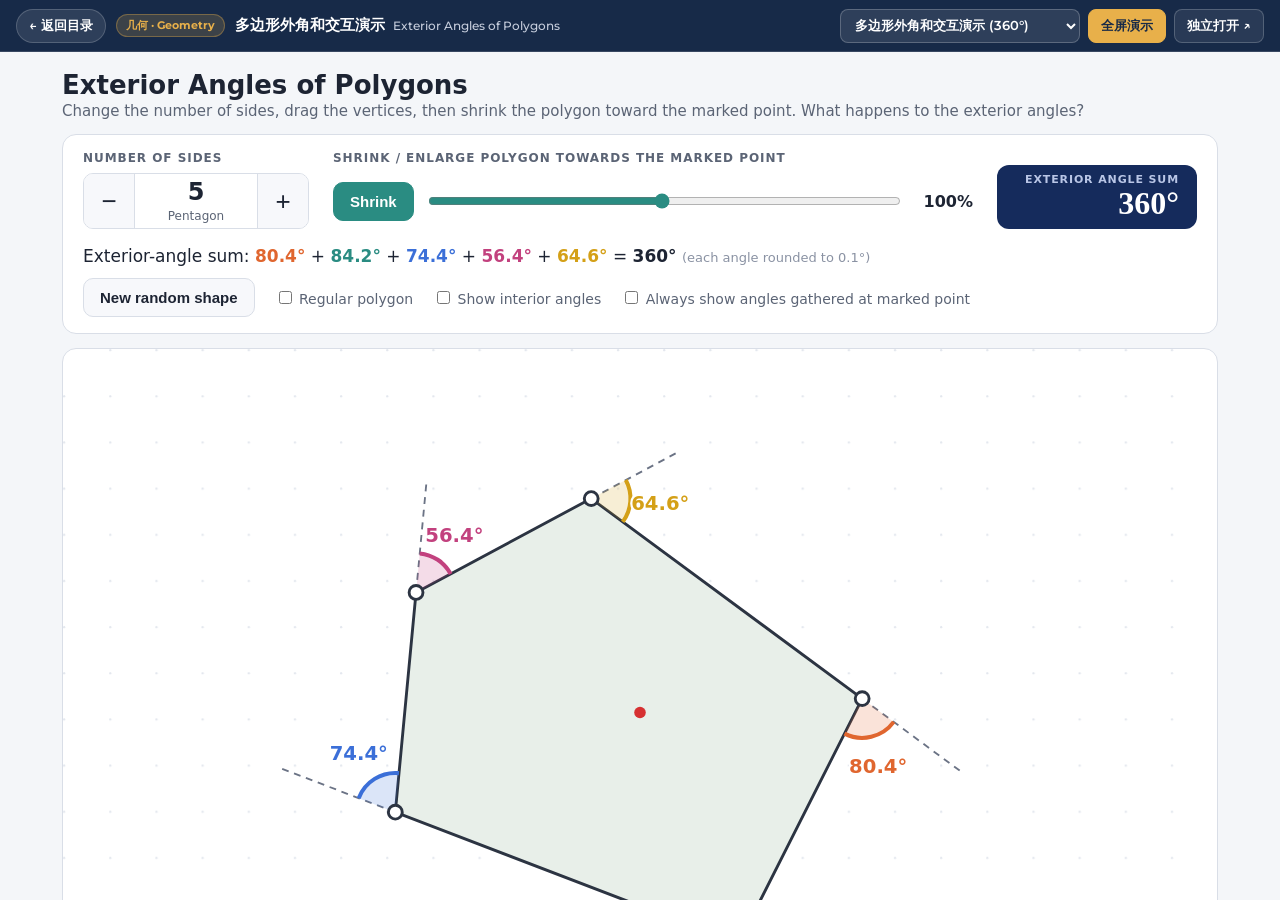
==== viewer.html @ a01792d6 "Add 4 AP Statistics inference simulators (CI capture, errors & power, t vs z, chi-square)" ====
<!doctype html>
<html lang="zh-CN">
<head>
<meta charset="utf-8">
<meta name="viewport" content="width=device-width, initial-scale=1">
<title>互动实验 · MG Math Visual Lab</title>
<link rel="icon" href="data:image/svg+xml,%3Csvg%20xmlns%3D%22http%3A%2F%2Fwww.w3.org%2F2000%2Fsvg%22%20viewBox%3D%220%200%2040%2040%22%3E%3Crect%20width%3D%2240%22%20height%3D%2240%22%20rx%3D%2210%22%20fill%3D%22%23172A48%22%2F%3E%3Ctext%20x%3D%2220%22%20y%3D%2226%22%20text-anchor%3D%22middle%22%20font-family%3D%22Georgia%2Cserif%22%20font-size%3D%2218%22%20font-weight%3D%22700%22%20fill%3D%22%23E8B04A%22%3EMG%3C%2Ftext%3E%3C%2Fsvg%3E">
<link rel="preload" href="fonts/Montserrat-Variable.woff2" as="font" type="font/woff2" crossorigin>
<link rel="stylesheet" href="styles.css?v=1">
</head>
<body class="viewer-page">
  <header class="viewer-bar">
    <div class="viewer-left">
      <a class="viewer-back" href="index.html">← 返回目录</a>
      <span class="viewer-cat" id="viewer-cat">互动实验</span>
      <h1 class="viewer-title" id="viewer-title">加载中…</h1>
    </div>
    <div class="viewer-right">
      <select class="viewer-select" id="tool-select" aria-label="切换可视化互动"></select>
      <button type="button" class="viewer-btn is-gold" id="fs-btn">全屏演示</button>
      <a class="viewer-btn" id="open-raw" href="index.html" target="_blank" rel="noopener">独立打开 ↗</a>
    </div>
  </header>

  <iframe class="viewer-frame" id="tool-frame" title="数学可视化互动视图" allowfullscreen></iframe>

<script src="tools.js?v=1"></script>
<script>
(() => {
  const tools = window.MG_MATH_TOOLS || [];
  if (!tools.length) return;

  const select = document.getElementById('tool-select');
  const frame = document.getElementById('tool-frame');
  const catEl = document.getElementById('viewer-cat');
  const titleEl = document.getElementById('viewer-title');
  const openRaw = document.getElementById('open-raw');
  const fsBtn = document.getElementById('fs-btn');

  const GROUPS = [
    { key: 'geometry', label: '几何 · Geometry' },
    { key: 'sampling', label: '统计 · 抽样分布' },
    { key: 'inference', label: '统计 · 统计推断' }
  ];

  for (const g of GROUPS) {
    const items = tools.filter(t => t.category === g.key);
    if (!items.length) continue;
    const og = document.createElement('optgroup');
    og.label = g.label;
    for (const item of items) {
      const opt = document.createElement('option');
      opt.value = item.id;
      opt.textContent = `${item.titleZh} (${item.symbol})`;
      og.appendChild(opt);
    }
    select.appendChild(og);
  }

  function findById(id) {
    return tools.find(t => t.id === id) || tools[0];
  }

  function updateChrome(tool) {
    catEl.textContent = tool.categoryLabel;
    titleEl.innerHTML = '';
    titleEl.appendChild(document.createTextNode(tool.titleZh));
    const sm = document.createElement('small');
    sm.textContent = tool.titleEn;
    titleEl.appendChild(sm);
    select.value = tool.id;
    openRaw.href = tool.path;
    document.title = `${tool.titleZh} · MG Math Visual Lab`;
    frame.title = `${tool.titleZh} — ${tool.titleEn}`;

    const url = new URL(location.href);
    if (url.searchParams.get('tool') !== tool.id) {
      url.searchParams.set('tool', tool.id);
      history.replaceState(null, '', url);
    }
  }

  function loadTool(id) {
    const tool = findById(id);
    updateChrome(tool);
    frame.src = tool.path;
  }

  // Sync top bar if user switches between sampling simulators via internal links inside iframe
  frame.addEventListener('load', () => {
    try {
      const path = frame.contentWindow.location.pathname;
      const matched = tools.find(t => path.endsWith('/' + t.path) || path.endsWith(t.path));
      if (matched) updateChrome(matched);
    } catch {
      // Ignore if sandbox/cross-origin prevents reading location
    }
  });

  select.addEventListener('change', () => loadTool(select.value));

  fsBtn.addEventListener('click', async () => {
    try {
      if (!document.fullscreenElement) {
        await document.documentElement.requestFullscreen();
      } else {
        await document.exitFullscreen();
      }
    } catch {
      window.open(openRaw.href, '_blank', 'noopener');
    }
  });

  document.addEventListener('fullscreenchange', () => {
    fsBtn.textContent = document.fullscreenElement ? '退出全屏' : '全屏演示';
  });

  const initialId = new URLSearchParams(location.search).get('tool');
  loadTool(initialId);
})();
</script>
</body>
</html>
---- styles.css ----
/* ==========================================================
   MG Math Visual Lab — Warm Paper Academic Design System
   Self-hosted Montserrat + editorial serif; zero external dependencies.
   ========================================================== */
@font-face {
  font-family: "Montserrat";
  src: url("fonts/Montserrat-Variable.woff2") format("woff2");
  font-style: normal;
  font-weight: 100 900;
  font-display: swap;
}

:root {
  --ground: #F5F2EA;
  --surface: #FFFDF8;
  --surface-2: #FAF7F0;
  --line: #E6E0D3;
  --line-soft: #EFEADF;
  --navy: #172A48;
  --navy-2: #223B63;
  --navy-soft: #E9EEF5;
  --navy-text: #C7CEDD;
  --ink: #16203A;
  --ink-2: #4B556B;
  --ink-3: #737B8E;
  --accent: #C86D44;
  --accent-soft: #FBECE4;
  --gold: #B8862D;
  --gold-soft: #FBF1DB;
  --gold-bright: #E8B04A;
  --sage: #1D6B53;
  --sage-soft: #E4F3EC;
  --serif: "Iowan Old Style", "Palatino Linotype", "Charter", "Georgia", "Songti SC", "STSong", "Noto Serif SC", serif;
  --sans: "Montserrat", -apple-system, BlinkMacSystemFont, "Segoe UI", "PingFang SC", "Hiragino Sans GB", "Microsoft YaHei", "Noto Sans SC", sans-serif;
  --r-sm: 8px;
  --r-md: 14px;
  --r-lg: 20px;
  --shadow-sm: 0 1px 2px rgba(23, 42, 72, 0.04), 0 4px 12px -6px rgba(23, 42, 72, 0.08);
  --shadow-md: 0 2px 6px rgba(23, 42, 72, 0.05), 0 14px 28px -12px rgba(23, 42, 72, 0.14);
  --t: background-color 0.16s ease, border-color 0.16s ease, color 0.16s ease, box-shadow 0.18s ease, transform 0.16s ease;
}

*, *::before, *::after {
  box-sizing: border-box;
}

html {
  scroll-behavior: smooth;
  -webkit-text-size-adjust: 100%;
}

body {
  margin: 0;
  min-height: 100vh;
  display: flex;
  flex-direction: column;
  background: var(--ground);
  color: var(--ink);
  font: 400 15px/1.6 var(--sans);
  -webkit-font-smoothing: antialiased;
}

a {
  color: inherit;
  text-decoration: none;
}

button, input, select {
  font: inherit;
  color: inherit;
}

:focus-visible {
  outline: 2.5px solid var(--gold);
  outline-offset: 2px;
  border-radius: var(--r-sm);
}

.skip {
  position: fixed;
  left: 16px;
  top: -100px;
  z-index: 100;
  padding: 10px 16px;
  border-radius: var(--r-sm);
  background: var(--navy);
  color: #fff;
  font-size: 13px;
  font-weight: 600;
  box-shadow: var(--shadow-md);
}

.skip:focus {
  top: 12px;
}

[hidden] {
  display: none !important;
}

/* ---------- Header ---------- */
.site-header {
  position: sticky;
  top: 0;
  z-index: 40;
  background: rgba(245, 242, 234, 0.9);
  backdrop-filter: saturate(1.2) blur(12px);
  -webkit-backdrop-filter: saturate(1.2) blur(12px);
  border-bottom: 1px solid var(--line);
}

.header-inner {
  width: 100%;
  max-width: 1120px;
  margin: 0 auto;
  padding: 12px 28px;
  display: flex;
  align-items: center;
  justify-content: space-between;
  gap: 20px;
}

.brand {
  display: inline-flex;
  align-items: center;
  gap: 12px;
  min-width: 0;
}

.mark {
  flex: none;
  width: 42px;
  height: 42px;
  border-radius: 11px;
  background: var(--navy);
  color: #fff;
  display: grid;
  place-items: center;
  font: 700 17px/1 var(--serif);
  letter-spacing: -0.04em;
  border: 1px solid rgba(232, 176, 74, 0.35);
  box-shadow: inset 0 -2px 0 rgba(232, 176, 74, 0.45), 0 4px 12px -4px rgba(23, 42, 72, 0.32);
  transition: var(--t);
}

.mark em {
  font-style: normal;
  color: var(--gold-bright);
}

.brand:hover .mark {
  background: var(--navy-2);
  transform: translateY(-1px);
}

.brand-text {
  display: flex;
  flex-direction: column;
  line-height: 1.2;
}

.brand-text strong {
  font-size: 14px;
  font-weight: 700;
  letter-spacing: 0.08em;
  color: var(--ink);
}

.brand-text small {
  margin-top: 2px;
  font-size: 12px;
  font-weight: 500;
  color: var(--ink-2);
}

.site-nav {
  display: flex;
  align-items: center;
  gap: 4px;
  padding: 4px;
  background: var(--surface);
  border: 1px solid var(--line);
  border-radius: 999px;
  box-shadow: var(--shadow-sm);
}

.site-nav a {
  padding: 7px 15px;
  border-radius: 999px;
  font-size: 13px;
  font-weight: 600;
  color: var(--ink-2);
  white-space: nowrap;
  transition: var(--t);
}

.site-nav a:hover {
  background: var(--surface-2);
  color: var(--ink);
}

.site-nav a[aria-current="page"] {
  background: var(--navy);
  color: #fff;
}

/* ---------- Main Container ---------- */
main {
  width: 100%;
  max-width: 1120px;
  margin: 0 auto;
  padding: 24px 28px 64px;
  flex: 1;
}

/* ---------- Compact Navy Editorial Hero ---------- */
.hero {
  position: relative;
  overflow: hidden;
  display: flex;
  align-items: center;
  justify-content: space-between;
  gap: 24px;
  margin-bottom: 20px;
  padding: 28px 34px;
  border-radius: var(--r-lg);
  background: linear-gradient(135deg, #172A48 0%, #1F365B 68%, #25406A 100%);
  color: #fff;
  box-shadow: 0 14px 30px -16px rgba(23, 42, 72, 0.45);
}

.hero::after {
  content: "";
  position: absolute;
  right: 170px;
  bottom: 0;
  width: 260px;
  height: 126px;
  pointer-events: none;
  opacity: 0.14;
  background: url("data:image/svg+xml,%3Csvg xmlns='http://www.w3.org/2000/svg' viewBox='0 0 260 126'%3E%3Cpolygon points='38,94 64,42 104,52 94,100' fill='none' stroke='%23E8B04A' stroke-width='1.8'/%3E%3Ccircle cx='64' cy='42' r='3.5' fill='%23E8B04A'/%3E%3Cpath d='M116 112 C 154 110, 174 22, 198 22 S 234 110, 256 112' fill='none' stroke='%23FFFFFF' stroke-width='2.2' stroke-linecap='round'/%3E%3Ccircle cx='198' cy='22' r='3.8' fill='%23E8B04A'/%3E%3C/svg%3E") no-repeat center / contain;
}

.hero-copy {
  position: relative;
  z-index: 1;
  min-width: 0;
}

.eyebrow {
  display: inline-flex;
  align-items: center;
  gap: 7px;
  margin: 0 0 8px;
  font-size: 11.5px;
  font-weight: 700;
  letter-spacing: 0.14em;
  text-transform: uppercase;
  color: var(--gold-bright);
}

.hero h1 {
  margin: 0;
  font: 600 clamp(25px, 3.2vw, 35px)/1.16 var(--serif);
  letter-spacing: -0.02em;
  color: #fff;
}

.hero-sub {
  margin: 8px 0 0;
  font-size: 14px;
  color: var(--navy-text);
  max-width: 600px;
}

.hero-stat {
  position: relative;
  z-index: 1;
  flex: none;
  display: flex;
  flex-direction: column;
  align-items: center;
  justify-content: center;
  min-width: 132px;
  padding: 14px 18px;
  border-radius: var(--r-md);
  background: rgba(255, 255, 255, 0.08);
  border: 1px solid rgba(255, 255, 255, 0.16);
  text-align: center;
}

.hero-stat strong {
  font: 600 34px/1 var(--serif);
  color: var(--gold-bright);
  font-variant-numeric: tabular-nums;
}

.hero-stat span {
  margin-top: 5px;
  font-size: 12px;
  font-weight: 500;
  color: var(--navy-text);
  white-space: nowrap;
}

/* ---------- Toolbar ---------- */
.toolbar {
  display: flex;
  flex-direction: column;
  gap: 12px;
  margin-bottom: 26px;
  padding: 14px 16px;
  border-radius: var(--r-md);
  background: var(--surface);
  border: 1px solid var(--line);
  box-shadow: var(--shadow-sm);
}

.toolbar-row {
  display: flex;
  align-items: center;
  justify-content: space-between;
  gap: 12px;
  flex-wrap: wrap;
}

.filter-pills {
  display: flex;
  align-items: center;
  gap: 6px;
  flex-wrap: wrap;
}

.filter-pill {
  display: inline-flex;
  align-items: center;
  gap: 6px;
  min-height: 34px;
  padding: 0 13px;
  border-radius: 999px;
  border: 1px solid var(--line);
  background: var(--surface-2);
  color: var(--ink-2);
  font-size: 13px;
  font-weight: 600;
  cursor: pointer;
  transition: var(--t);
}

.filter-pill:hover {
  border-color: #CFC6B4;
  color: var(--ink);
  background: #fff;
}

.filter-pill[aria-pressed="true"] {
  background: var(--navy);
  border-color: var(--navy);
  color: #fff;
}

.filter-pill .pill-n {
  font-size: 11.5px;
  font-weight: 700;
  opacity: 0.72;
  font-variant-numeric: tabular-nums;
}

.filter-pill[aria-pressed="true"] .pill-n {
  color: var(--gold-bright);
  opacity: 1;
}

.search-box {
  position: relative;
  display: flex;
  align-items: center;
  flex: 1 1 240px;
  max-width: 320px;
  min-width: 200px;
}

.search-ico {
  position: absolute;
  left: 12px;
  width: 16px;
  height: 16px;
  color: var(--ink-3);
  pointer-events: none;
}

.search-box input {
  width: 100%;
  height: 36px;
  padding: 0 32px 0 35px;
  border-radius: 999px;
  border: 1px solid var(--line);
  background: var(--surface-2);
  font-size: 13px;
  color: var(--ink);
  transition: var(--t);
}

.search-box input::placeholder {
  color: var(--ink-3);
}

.search-box input:focus {
  outline: none;
  background: #fff;
  border-color: var(--navy);
  box-shadow: 0 0 0 3px rgba(23, 42, 72, 0.1);
}

.search-clear {
  position: absolute;
  right: 6px;
  width: 24px;
  height: 24px;
  border: 0;
  border-radius: 50%;
  background: var(--line-soft);
  color: var(--ink-2);
  font-size: 14px;
  line-height: 1;
  cursor: pointer;
  display: grid;
  place-items: center;
}

.toolbar-meta {
  display: flex;
  align-items: center;
  justify-content: space-between;
  gap: 12px;
  flex-wrap: wrap;
  padding-top: 10px;
  border-top: 1px solid var(--line-soft);
  font-size: 12.5px;
  color: var(--ink-2);
}

/* ---------- Category Sections & Tool Cards ---------- */
.cat-section {
  margin-bottom: 34px;
}

.cat-head {
  display: flex;
  align-items: baseline;
  justify-content: space-between;
  gap: 12px;
  flex-wrap: wrap;
  margin-bottom: 14px;
  padding-bottom: 8px;
  border-bottom: 1px solid var(--line);
}

.cat-title {
  display: flex;
  align-items: baseline;
  gap: 10px;
  flex-wrap: wrap;
}

.cat-head h2 {
  margin: 0;
  font: 600 22px/1.25 var(--serif);
  color: var(--ink);
}

.cat-sub {
  font-size: 13px;
  font-weight: 500;
  color: var(--ink-2);
}

.cat-count {
  font-size: 12.5px;
  font-weight: 600;
  color: var(--ink-3);
  font-variant-numeric: tabular-nums;
}

.tools-grid {
  display: grid;
  grid-template-columns: repeat(2, minmax(0, 1fr));
  gap: 16px;
}

.tool-card {
  display: flex;
  flex-direction: column;
  overflow: hidden;
  border-radius: var(--r-md);
  background: var(--surface);
  border: 1px solid var(--line);
  box-shadow: var(--shadow-sm);
  transition: var(--t);
}

.tool-card:hover {
  border-color: #CFC6B4;
  box-shadow: var(--shadow-md);
  transform: translateY(-2px);
}

.tool-thumb {
  position: relative;
  height: 132px;
  padding: 12px 16px;
  background: linear-gradient(135deg, var(--surface-2) 0%, #F2EDE1 100%);
  border-bottom: 1px solid var(--line-soft);
  display: flex;
  align-items: center;
  justify-content: center;
}

.tool-card.cat-geometry .tool-thumb {
  background: linear-gradient(135deg, #FBF4EE 0%, #F4EAE0 100%);
}

.tool-card.cat-sampling .tool-thumb {
  background: linear-gradient(135deg, #EEF6F2 0%, #E3EFE9 100%);
}

.tool-card.cat-inference .tool-thumb {
  background: linear-gradient(135deg, #EEF2F8 0%, #E4EBF4 100%);
}

.tool-thumb svg {
  width: 100%;
  max-width: 260px;
  height: 108px;
}

.thumb-badge {
  position: absolute;
  top: 10px;
  left: 12px;
  padding: 2px 9px;
  border-radius: 999px;
  font-size: 11px;
  font-weight: 700;
  background: rgba(255, 253, 248, 0.92);
  border: 1px solid var(--line);
  color: var(--ink);
}

.cat-geometry .thumb-badge {
  color: #9A4825;
  border-color: #E7C8B7;
}

.cat-sampling .thumb-badge {
  color: var(--sage);
  border-color: #BCE0D2;
}

.cat-inference .thumb-badge {
  color: var(--navy);
  border-color: #C3D1E4;
}

.thumb-symbol {
  position: absolute;
  top: 10px;
  right: 12px;
  padding: 2px 9px;
  border-radius: 8px;
  background: var(--navy);
  color: var(--gold-bright);
  font: 700 12px/1.4 var(--serif);
}

.tool-body {
  flex: 1;
  padding: 16px 18px 14px;
  display: flex;
  flex-direction: column;
}

.tool-title-zh {
  margin: 0;
  font-size: 17px;
  font-weight: 700;
  line-height: 1.3;
  color: var(--ink);
}

.tool-title-en {
  margin: 3px 0 0;
  font-size: 12.5px;
  font-weight: 600;
  color: var(--ink-3);
}

.tool-desc {
  margin: 10px 0 12px;
  font-size: 13.5px;
  line-height: 1.55;
  color: var(--ink-2);
}

.tool-tags {
  display: flex;
  flex-wrap: wrap;
  gap: 6px;
  margin-top: auto;
}

.tool-tag {
  padding: 2px 9px;
  border-radius: 999px;
  background: var(--surface-2);
  border: 1px solid var(--line-soft);
  font-size: 11.5px;
  font-weight: 600;
  color: var(--ink-2);
}

.tool-foot {
  display: flex;
  align-items: center;
  gap: 8px;
  padding: 12px 18px 15px;
  border-top: 1px solid var(--line-soft);
  background: rgba(250, 247, 240, 0.55);
}

.btn-primary {
  flex: 1;
  display: inline-flex;
  align-items: center;
  justify-content: center;
  gap: 6px;
  min-height: 36px;
  padding: 0 14px;
  border-radius: 9px;
  background: var(--navy);
  color: #fff;
  font-size: 13px;
  font-weight: 650;
  transition: var(--t);
}

.btn-primary:hover {
  background: var(--navy-2);
}

.btn-secondary {
  display: inline-flex;
  align-items: center;
  justify-content: center;
  gap: 5px;
  min-height: 36px;
  padding: 0 12px;
  border-radius: 9px;
  background: #fff;
  border: 1px solid var(--line);
  color: var(--ink-2);
  font-size: 12.5px;
  font-weight: 600;
  white-space: nowrap;
  transition: var(--t);
}

.btn-secondary:hover {
  border-color: var(--navy);
  color: var(--navy);
  background: var(--navy-soft);
}

/* ---------- Empty State & Footer ---------- */
.empty-state {
  padding: 40px 24px;
  border-radius: var(--r-md);
  background: var(--surface);
  border: 1px dashed var(--line);
  text-align: center;
  color: var(--ink-2);
}

.empty-state strong {
  display: block;
  font-size: 16px;
  color: var(--ink);
  margin-bottom: 6px;
}

.empty-state p {
  margin: 0 0 14px;
  font-size: 13.5px;
}

.empty-reset {
  padding: 7px 16px;
  border-radius: 999px;
  border: 1px solid var(--navy);
  background: var(--navy);
  color: #fff;
  font-size: 13px;
  font-weight: 600;
  cursor: pointer;
}

.site-footer {
  width: 100%;
  max-width: 1120px;
  margin: 0 auto;
  padding: 24px 28px 36px;
  border-top: 1px solid var(--line);
  display: flex;
  align-items: center;
  justify-content: space-between;
  gap: 20px;
  color: var(--ink-3);
  font-size: 12.5px;
}

.footer-brand strong {
  font: 700 17px/1.2 var(--serif);
  color: var(--navy);
}

.footer-brand strong span {
  margin-left: 8px;
  font: 600 11.5px/1 var(--sans);
  letter-spacing: 0.1em;
  color: var(--ink-3);
}

.footer-brand p {
  margin: 5px 0 0;
}

.back-top {
  flex: none;
  padding: 7px 15px;
  border-radius: 999px;
  border: 1px solid var(--line);
  background: var(--surface);
  color: var(--ink);
  font-size: 13px;
  font-weight: 600;
  white-space: nowrap;
}

.back-top:hover {
  border-color: var(--navy);
  background: var(--navy);
  color: #fff;
}

/* ---------- Unified Viewer Shell (viewer.html) ---------- */
body.viewer-page {
  height: 100dvh;
  min-height: 0;
  overflow: hidden;
  background: var(--navy);
}

.viewer-bar {
  flex: none;
  min-height: 52px;
  padding: 8px 16px;
  background: var(--navy);
  color: #fff;
  border-bottom: 1px solid rgba(255, 255, 255, 0.14);
  display: flex;
  align-items: center;
  justify-content: space-between;
  gap: 12px;
}

.viewer-left {
  display: flex;
  align-items: center;
  gap: 10px;
  min-width: 0;
}

.viewer-back {
  display: inline-flex;
  align-items: center;
  gap: 5px;
  min-height: 34px;
  padding: 0 12px;
  border-radius: 999px;
  background: rgba(255, 255, 255, 0.1);
  border: 1px solid rgba(255, 255, 255, 0.18);
  color: #fff;
  font-size: 12.5px;
  font-weight: 600;
  white-space: nowrap;
  transition: var(--t);
}

.viewer-back:hover {
  background: rgba(255, 255, 255, 0.2);
}

.viewer-cat {
  flex: none;
  padding: 2px 9px;
  border-radius: 999px;
  background: rgba(232, 176, 74, 0.18);
  border: 1px solid rgba(232, 176, 74, 0.35);
  color: var(--gold-bright);
  font-size: 11px;
  font-weight: 700;
  white-space: nowrap;
}

.viewer-title {
  margin: 0;
  font-size: 14.5px;
  font-weight: 650;
  color: #fff;
  white-space: nowrap;
  overflow: hidden;
  text-overflow: ellipsis;
}

.viewer-title small {
  margin-left: 8px;
  font-size: 12px;
  font-weight: 500;
  color: var(--navy-text);
}

.viewer-right {
  display: flex;
  align-items: center;
  gap: 8px;
  flex: none;
}

.viewer-select {
  min-height: 34px;
  max-width: 240px;
  padding: 0 10px;
  border-radius: 8px;
  border: 1px solid rgba(255, 255, 255, 0.22);
  background: rgba(255, 255, 255, 0.1);
  color: #fff;
  font-size: 12.5px;
  font-weight: 600;
  cursor: pointer;
}

.viewer-select option,
.viewer-select optgroup {
  background: #172A48;
  color: #fff;
}

.viewer-btn {
  display: inline-flex;
  align-items: center;
  justify-content: center;
  gap: 5px;
  min-height: 34px;
  padding: 0 12px;
  border-radius: 8px;
  border: 1px solid rgba(255, 255, 255, 0.2);
  background: rgba(255, 255, 255, 0.08);
  color: #fff;
  font-size: 12.5px;
  font-weight: 600;
  cursor: pointer;
  white-space: nowrap;
  transition: var(--t);
}

.viewer-btn:hover {
  background: rgba(255, 255, 255, 0.18);
}

.viewer-btn.is-gold {
  background: var(--gold-bright);
  border-color: var(--gold-bright);
  color: var(--navy);
}

.viewer-btn.is-gold:hover {
  background: #f0be60;
}

.viewer-frame {
  flex: 1;
  width: 100%;
  min-height: 0;
  border: 0;
  background: #fff;
}

/* ---------- Responsive ---------- */
@media (max-width: 900px) {
  .viewer-title small,
  .viewer-cat {
    display: none;
  }
}

@media (max-width: 760px) {
  .tools-grid {
    grid-template-columns: 1fr;
  }
}

@media (max-width: 600px) {
  .header-inner {
    padding: 12px 16px;
    flex-direction: column;
    align-items: stretch;
    gap: 10px;
  }

  .site-nav {
    width: 100%;
    display: grid;
    grid-template-columns: repeat(3, minmax(0, 1fr));
  }

  .site-nav a {
    padding: 8px 4px;
    text-align: center;
    font-size: 12px;
  }

  main {
    padding: 16px 16px 44px;
  }

  .hero {
    flex-direction: column;
    align-items: flex-start;
    padding: 22px 20px;
    gap: 14px;
  }

  .hero::after {
    right: -20px;
    bottom: -6px;
    width: 180px;
    height: 90px;
  }

  .hero-stat {
    flex-direction: row;
    gap: 10px;
    min-width: 0;
    padding: 9px 14px;
  }

  .hero-stat strong {
    font-size: 24px;
  }

  .hero-stat span {
    margin-top: 0;
  }

  .search-box {
    max-width: none;
    width: 100%;
  }

  .viewer-bar {
    padding: 8px 10px;
    flex-wrap: wrap;
    gap: 8px;
  }

  .viewer-left {
    width: 100%;
  }

  .viewer-right {
    width: 100%;
  }

  .viewer-select {
    flex: 1;
    max-width: none;
  }

  .site-footer {
    padding: 20px 16px 32px;
    flex-direction: column;
    align-items: flex-start;
  }
}

@media (prefers-reduced-motion: reduce) {
  html {
    scroll-behavior: auto;
  }
  *, *::before, *::after {
    transition: none !important;
  }
}
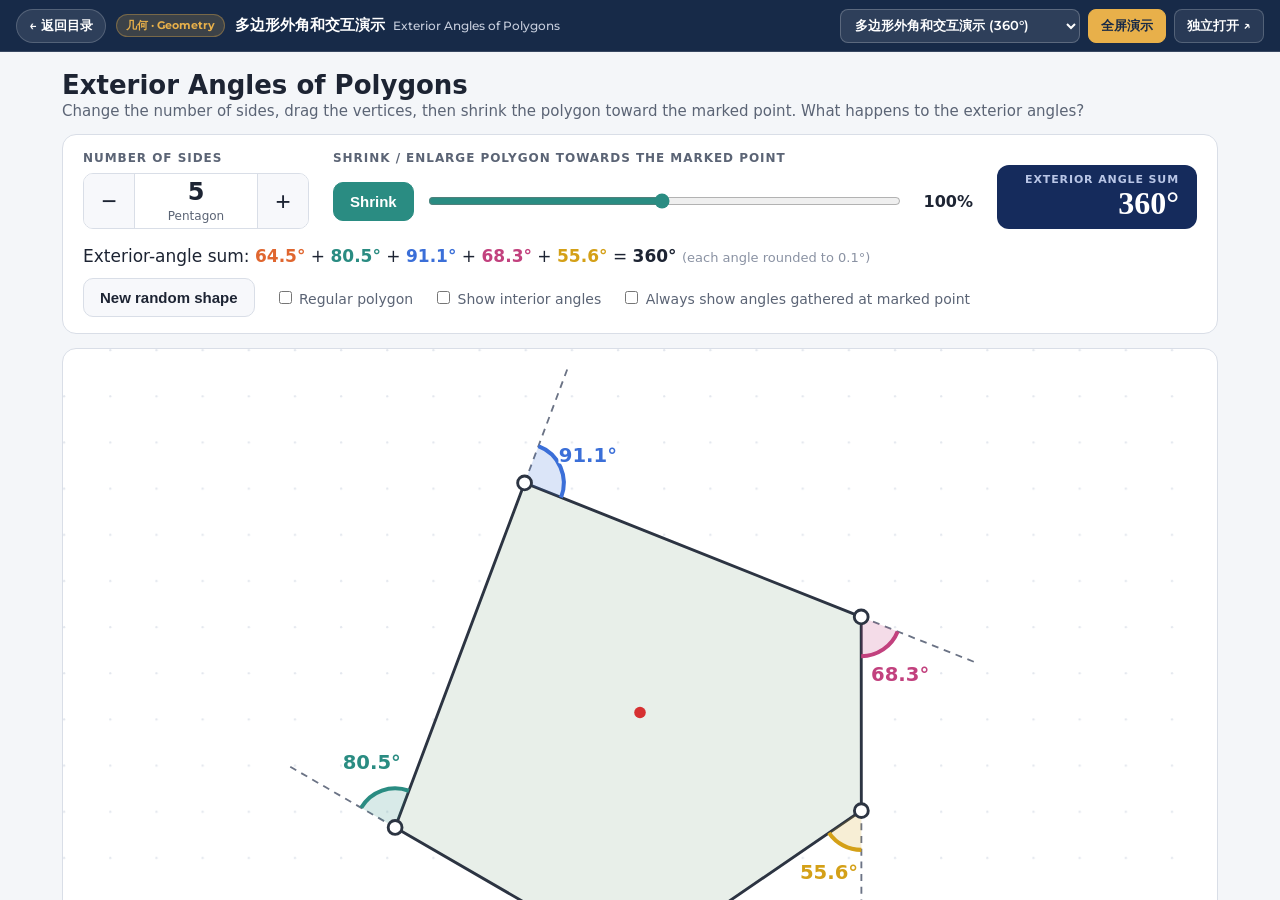
==== commit 4f19e4c5: "Widen catalog layout to 1360px with 3-column tool grid" ====
--- a/viewer.html
+++ b/viewer.html
@@ -6,7 +6,7 @@
 <title>互动实验 · MG Math Visual Lab</title>
 <link rel="icon" href="data:image/svg+xml,%3Csvg%20xmlns%3D%22http%3A%2F%2Fwww.w3.org%2F2000%2Fsvg%22%20viewBox%3D%220%200%2040%2040%22%3E%3Crect%20width%3D%2240%22%20height%3D%2240%22%20rx%3D%2210%22%20fill%3D%22%23172A48%22%2F%3E%3Ctext%20x%3D%2220%22%20y%3D%2226%22%20text-anchor%3D%22middle%22%20font-family%3D%22Georgia%2Cserif%22%20font-size%3D%2218%22%20font-weight%3D%22700%22%20fill%3D%22%23E8B04A%22%3EMG%3C%2Ftext%3E%3C%2Fsvg%3E">
 <link rel="preload" href="fonts/Montserrat-Variable.woff2" as="font" type="font/woff2" crossorigin>
-<link rel="stylesheet" href="styles.css?v=1">
+<link rel="stylesheet" href="styles.css?v=2">
 </head>
 <body class="viewer-page">
   <header class="viewer-bar">
@@ -24,7 +24,7 @@
 
   <iframe class="viewer-frame" id="tool-frame" title="数学可视化互动视图" allowfullscreen></iframe>
 
-<script src="tools.js?v=1"></script>
+<script src="tools.js?v=2"></script>
 <script>
 (() => {
   const tools = window.MG_MATH_TOOLS || [];
--- a/styles.css
+++ b/styles.css
@@ -111,7 +111,7 @@
 
 .header-inner {
   width: 100%;
-  max-width: 1120px;
+  max-width: 1360px;
   margin: 0 auto;
   padding: 12px 28px;
   display: flex;
@@ -207,7 +207,7 @@
 /* ---------- Main Container ---------- */
 main {
   width: 100%;
-  max-width: 1120px;
+  max-width: 1360px;
   margin: 0 auto;
   padding: 24px 28px 64px;
   flex: 1;
@@ -484,8 +484,8 @@
 
 .tools-grid {
   display: grid;
-  grid-template-columns: repeat(2, minmax(0, 1fr));
-  gap: 16px;
+  grid-template-columns: repeat(3, minmax(0, 1fr));
+  gap: 18px;
 }
 
 .tool-card {
@@ -706,7 +706,7 @@
 
 .site-footer {
   width: 100%;
-  max-width: 1120px;
+  max-width: 1360px;
   margin: 0 auto;
   padding: 24px 28px 36px;
   border-top: 1px solid var(--line);
@@ -903,7 +903,13 @@
   }
 }
 
-@media (max-width: 760px) {
+@media (max-width: 1020px) {
+  .tools-grid {
+    grid-template-columns: repeat(2, minmax(0, 1fr));
+  }
+}
+
+@media (max-width: 680px) {
   .tools-grid {
     grid-template-columns: 1fr;
   }
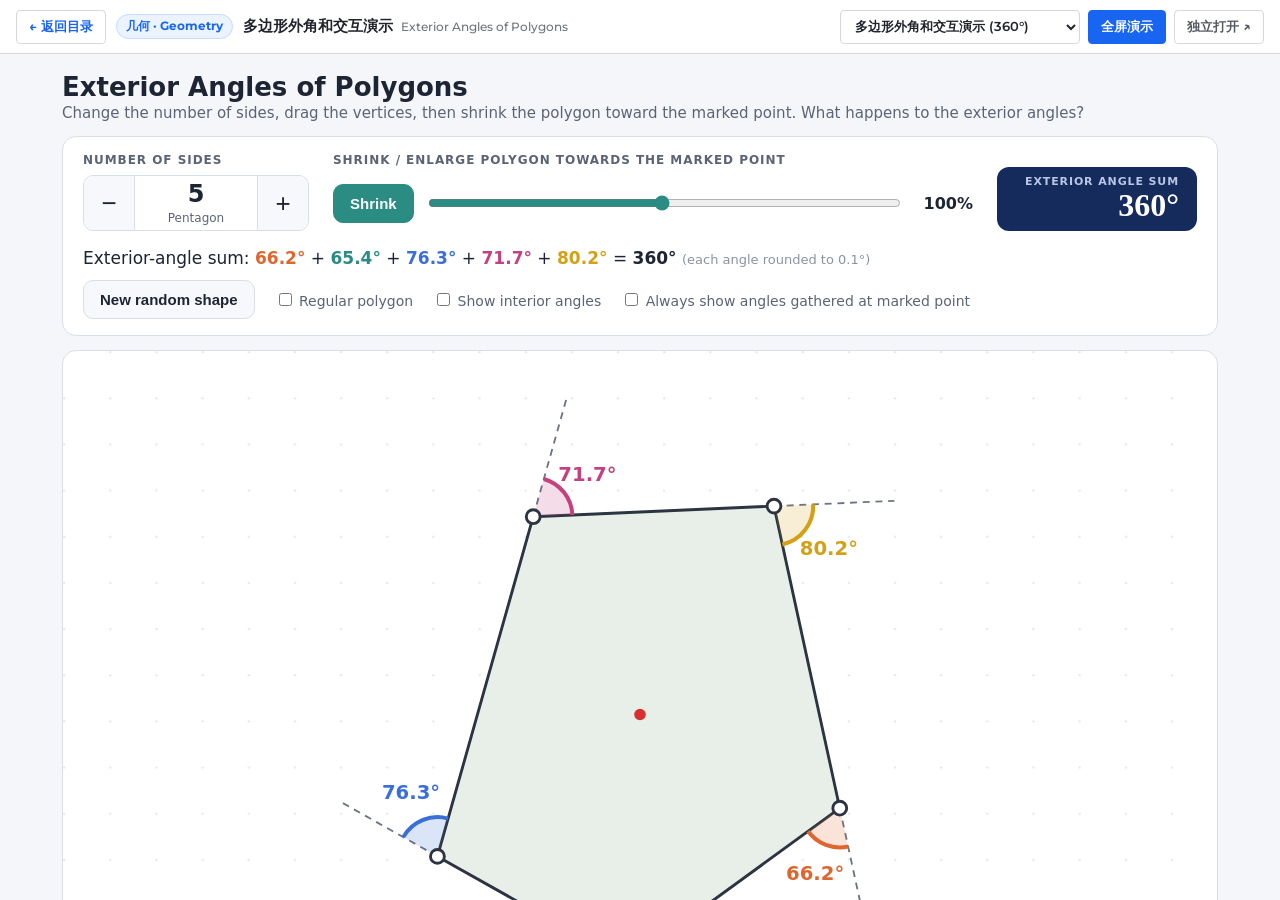
==== commit 0c77e766: "Unify Math Visual Lab to Khan Academy style" ====
--- a/viewer.html
+++ b/viewer.html
@@ -4,9 +4,9 @@
 <meta charset="utf-8">
 <meta name="viewport" content="width=device-width, initial-scale=1">
 <title>互动实验 · MG Math Visual Lab</title>
-<link rel="icon" href="data:image/svg+xml,%3Csvg%20xmlns%3D%22http%3A%2F%2Fwww.w3.org%2F2000%2Fsvg%22%20viewBox%3D%220%200%2040%2040%22%3E%3Crect%20width%3D%2240%22%20height%3D%2240%22%20rx%3D%2210%22%20fill%3D%22%23172A48%22%2F%3E%3Ctext%20x%3D%2220%22%20y%3D%2226%22%20text-anchor%3D%22middle%22%20font-family%3D%22Georgia%2Cserif%22%20font-size%3D%2218%22%20font-weight%3D%22700%22%20fill%3D%22%23E8B04A%22%3EMG%3C%2Ftext%3E%3C%2Fsvg%3E">
+<link rel="icon" href="data:image/svg+xml,%3Csvg%20xmlns%3D%22http%3A%2F%2Fwww.w3.org%2F2000%2Fsvg%22%20viewBox%3D%220%200%2040%2040%22%3E%3Crect%20width%3D%2240%22%20height%3D%2240%22%20rx%3D%228%22%20fill%3D%22%231865F2%22%2F%3E%3Ctext%20x%3D%2220%22%20y%3D%2225%22%20text-anchor%3D%22middle%22%20font-family%3D%22system-ui%2Csans-serif%22%20font-size%3D%2216%22%20font-weight%3D%22800%22%20fill%3D%22%23FFFFFF%22%3EMG%3C%2Ftext%3E%3C%2Fsvg%3E">
 <link rel="preload" href="fonts/Montserrat-Variable.woff2" as="font" type="font/woff2" crossorigin>
-<link rel="stylesheet" href="styles.css?v=2">
+<link rel="stylesheet" href="styles.css?v=20261127-ka1">
 </head>
 <body class="viewer-page">
   <header class="viewer-bar">
--- a/styles.css
+++ b/styles.css
@@ -1,6 +1,6 @@
 /* ==========================================================
-   MG Math Visual Lab — Warm Paper Academic Design System
-   Self-hosted Montserrat + editorial serif; zero external dependencies.
+   MG Math Visual Lab — Khan Academy–Inspired Design System
+   Cool light canvas (#F7F8FA), pure white bordered cards, cobalt blue (#1865F2).
    ========================================================== */
 @font-face {
   font-family: "Montserrat";
@@ -11,33 +11,38 @@
 }
 
 :root {
-  --ground: #F5F2EA;
-  --surface: #FFFDF8;
-  --surface-2: #FAF7F0;
-  --line: #E6E0D3;
-  --line-soft: #EFEADF;
-  --navy: #172A48;
-  --navy-2: #223B63;
-  --navy-soft: #E9EEF5;
-  --navy-text: #C7CEDD;
-  --ink: #16203A;
-  --ink-2: #4B556B;
-  --ink-3: #737B8E;
-  --accent: #C86D44;
-  --accent-soft: #FBECE4;
-  --gold: #B8862D;
-  --gold-soft: #FBF1DB;
-  --gold-bright: #E8B04A;
-  --sage: #1D6B53;
-  --sage-soft: #E4F3EC;
-  --serif: "Iowan Old Style", "Palatino Linotype", "Charter", "Georgia", "Songti SC", "STSong", "Noto Serif SC", serif;
-  --sans: "Montserrat", -apple-system, BlinkMacSystemFont, "Segoe UI", "PingFang SC", "Hiragino Sans GB", "Microsoft YaHei", "Noto Sans SC", sans-serif;
-  --r-sm: 8px;
-  --r-md: 14px;
-  --r-lg: 20px;
-  --shadow-sm: 0 1px 2px rgba(23, 42, 72, 0.04), 0 4px 12px -6px rgba(23, 42, 72, 0.08);
-  --shadow-md: 0 2px 6px rgba(23, 42, 72, 0.05), 0 14px 28px -12px rgba(23, 42, 72, 0.14);
-  --t: background-color 0.16s ease, border-color 0.16s ease, color 0.16s ease, box-shadow 0.18s ease, transform 0.16s ease;
+  --ground: #F7F8FA;
+  --surface: #FFFFFF;
+  --surface-2: #F0F1F4;
+  --line: #D6D8DA;
+  --line-strong: #BFC3C9;
+  --line-soft: #E8EAED;
+  --navy: #1865F2;
+  --navy-2: #1152CC;
+  --navy-deep: #0A2A66;
+  --navy-soft: #EBF3FF;
+  --navy-border: #C5DBFF;
+  --navy-text: #525760;
+  --ink: #21242C;
+  --ink-2: #525760;
+  --ink-3: #6E737D;
+  --accent: #C75000;
+  --accent-soft: #FFF3E8;
+  --accent-border: #FCD9B6;
+  --gold: #1865F2;
+  --gold-soft: #EBF3FF;
+  --gold-bright: #1865F2;
+  --sage: #008A6E;
+  --sage-soft: #E6F7F2;
+  --sage-border: #B5E6D8;
+  --sans: "Lato", "Montserrat", -apple-system, BlinkMacSystemFont, "SF Pro Text", "PingFang SC", "Hiragino Sans GB", "Segoe UI", "Microsoft YaHei", sans-serif;
+  --serif: var(--sans);
+  --r-sm: 4px;
+  --r-md: 8px;
+  --r-lg: 8px;
+  --shadow-sm: 0 1px 3px rgba(33, 36, 44, 0.06);
+  --shadow-md: 0 4px 12px rgba(24, 101, 242, 0.1);
+  --t: background-color 0.14s ease, border-color 0.14s ease, color 0.14s ease, box-shadow 0.16s ease;
 }
 
 *, *::before, *::after {
@@ -71,7 +76,7 @@
 }
 
 :focus-visible {
-  outline: 2.5px solid var(--gold);
+  outline: 2.5px solid var(--navy);
   outline-offset: 2px;
   border-radius: var(--r-sm);
 }
@@ -86,7 +91,7 @@
   background: var(--navy);
   color: #fff;
   font-size: 13px;
-  font-weight: 600;
+  font-weight: 700;
   box-shadow: var(--shadow-md);
 }
 
@@ -103,9 +108,7 @@
   position: sticky;
   top: 0;
   z-index: 40;
-  background: rgba(245, 242, 234, 0.9);
-  backdrop-filter: saturate(1.2) blur(12px);
-  -webkit-backdrop-filter: saturate(1.2) blur(12px);
+  background: #FFFFFF;
   border-bottom: 1px solid var(--line);
 }
 
@@ -123,34 +126,31 @@
 .brand {
   display: inline-flex;
   align-items: center;
-  gap: 12px;
+  gap: 10px;
   min-width: 0;
 }
 
 .mark {
   flex: none;
-  width: 42px;
-  height: 42px;
-  border-radius: 11px;
+  width: 34px;
+  height: 34px;
+  border-radius: 6px;
   background: var(--navy);
   color: #fff;
   display: grid;
   place-items: center;
-  font: 700 17px/1 var(--serif);
-  letter-spacing: -0.04em;
-  border: 1px solid rgba(232, 176, 74, 0.35);
-  box-shadow: inset 0 -2px 0 rgba(232, 176, 74, 0.45), 0 4px 12px -4px rgba(23, 42, 72, 0.32);
+  font: 800 14px/1 var(--sans);
+  letter-spacing: -0.03em;
   transition: var(--t);
 }
 
 .mark em {
   font-style: normal;
-  color: var(--gold-bright);
+  color: #fff;
 }
 
 .brand:hover .mark {
   background: var(--navy-2);
-  transform: translateY(-1px);
 }
 
 .brand-text {
@@ -160,9 +160,9 @@
 }
 
 .brand-text strong {
-  font-size: 14px;
-  font-weight: 700;
-  letter-spacing: 0.08em;
+  font-size: 14.5px;
+  font-weight: 800;
+  letter-spacing: 0.04em;
   color: var(--ink);
 }
 
@@ -170,38 +170,34 @@
   margin-top: 2px;
   font-size: 12px;
   font-weight: 500;
-  color: var(--ink-2);
+  color: var(--ink-3);
 }
 
 .site-nav {
   display: flex;
   align-items: center;
   gap: 4px;
-  padding: 4px;
-  background: var(--surface);
-  border: 1px solid var(--line);
-  border-radius: 999px;
-  box-shadow: var(--shadow-sm);
 }
 
 .site-nav a {
-  padding: 7px 15px;
-  border-radius: 999px;
-  font-size: 13px;
-  font-weight: 600;
+  padding: 7px 13px;
+  border-radius: var(--r-sm);
+  font-size: 13.5px;
+  font-weight: 700;
   color: var(--ink-2);
   white-space: nowrap;
   transition: var(--t);
 }
 
 .site-nav a:hover {
-  background: var(--surface-2);
-  color: var(--ink);
+  background: var(--navy-soft);
+  color: var(--navy);
 }
 
 .site-nav a[aria-current="page"] {
-  background: var(--navy);
-  color: #fff;
+  background: var(--navy-soft);
+  color: var(--navy);
+  box-shadow: inset 0 -2px 0 var(--navy);
 }
 
 /* ---------- Main Container ---------- */
@@ -213,37 +209,22 @@
   flex: 1;
 }
 
-/* ---------- Compact Navy Editorial Hero ---------- */
+/* ---------- Khan Light Tinted Hero ---------- */
 .hero {
   position: relative;
-  overflow: hidden;
   display: flex;
   align-items: center;
   justify-content: space-between;
   gap: 24px;
-  margin-bottom: 20px;
-  padding: 28px 34px;
+  margin-bottom: 18px;
+  padding: 24px 28px;
   border-radius: var(--r-lg);
-  background: linear-gradient(135deg, #172A48 0%, #1F365B 68%, #25406A 100%);
-  color: #fff;
-  box-shadow: 0 14px 30px -16px rgba(23, 42, 72, 0.45);
-}
-
-.hero::after {
-  content: "";
-  position: absolute;
-  right: 170px;
-  bottom: 0;
-  width: 260px;
-  height: 126px;
-  pointer-events: none;
-  opacity: 0.14;
-  background: url("data:image/svg+xml,%3Csvg xmlns='http://www.w3.org/2000/svg' viewBox='0 0 260 126'%3E%3Cpolygon points='38,94 64,42 104,52 94,100' fill='none' stroke='%23E8B04A' stroke-width='1.8'/%3E%3Ccircle cx='64' cy='42' r='3.5' fill='%23E8B04A'/%3E%3Cpath d='M116 112 C 154 110, 174 22, 198 22 S 234 110, 256 112' fill='none' stroke='%23FFFFFF' stroke-width='2.2' stroke-linecap='round'/%3E%3Ccircle cx='198' cy='22' r='3.8' fill='%23E8B04A'/%3E%3C/svg%3E") no-repeat center / contain;
+  background: var(--navy-soft);
+  border: 1px solid var(--navy-border);
+  color: var(--ink);
 }
 
 .hero-copy {
-  position: relative;
-  z-index: 1;
   min-width: 0;
 }
 
@@ -251,55 +232,54 @@
   display: inline-flex;
   align-items: center;
   gap: 7px;
-  margin: 0 0 8px;
-  font-size: 11.5px;
-  font-weight: 700;
-  letter-spacing: 0.14em;
+  margin: 0 0 6px;
+  font-size: 12px;
+  font-weight: 700;
+  letter-spacing: 0.05em;
   text-transform: uppercase;
-  color: var(--gold-bright);
+  color: var(--navy-deep);
 }
 
 .hero h1 {
   margin: 0;
-  font: 600 clamp(25px, 3.2vw, 35px)/1.16 var(--serif);
-  letter-spacing: -0.02em;
-  color: #fff;
+  font: 700 clamp(24px, 3vw, 30px)/1.2 var(--sans);
+  letter-spacing: -0.015em;
+  color: var(--ink);
 }
 
 .hero-sub {
-  margin: 8px 0 0;
-  font-size: 14px;
-  color: var(--navy-text);
-  max-width: 600px;
+  margin: 7px 0 0;
+  font-size: 14.5px;
+  color: var(--ink-2);
+  max-width: 620px;
 }
 
 .hero-stat {
-  position: relative;
-  z-index: 1;
   flex: none;
   display: flex;
   flex-direction: column;
   align-items: center;
   justify-content: center;
-  min-width: 132px;
-  padding: 14px 18px;
+  min-width: 126px;
+  padding: 12px 18px;
   border-radius: var(--r-md);
-  background: rgba(255, 255, 255, 0.08);
-  border: 1px solid rgba(255, 255, 255, 0.16);
+  background: var(--surface);
+  border: 1px solid var(--navy-border);
+  box-shadow: var(--shadow-sm);
   text-align: center;
 }
 
 .hero-stat strong {
-  font: 600 34px/1 var(--serif);
-  color: var(--gold-bright);
+  font: 700 28px/1 var(--sans);
+  color: var(--navy);
   font-variant-numeric: tabular-nums;
 }
 
 .hero-stat span {
   margin-top: 5px;
   font-size: 12px;
-  font-weight: 500;
-  color: var(--navy-text);
+  font-weight: 600;
+  color: var(--ink-2);
   white-space: nowrap;
 }
 
@@ -307,9 +287,9 @@
 .toolbar {
   display: flex;
   flex-direction: column;
-  gap: 12px;
-  margin-bottom: 26px;
-  padding: 14px 16px;
+  gap: 11px;
+  margin-bottom: 24px;
+  padding: 12px 16px;
   border-radius: var(--r-md);
   background: var(--surface);
   border: 1px solid var(--line);
@@ -336,10 +316,10 @@
   align-items: center;
   gap: 6px;
   min-height: 34px;
-  padding: 0 13px;
-  border-radius: 999px;
+  padding: 0 12px;
+  border-radius: var(--r-sm);
   border: 1px solid var(--line);
-  background: var(--surface-2);
+  background: var(--surface);
   color: var(--ink-2);
   font-size: 13px;
   font-weight: 600;
@@ -348,15 +328,16 @@
 }
 
 .filter-pill:hover {
-  border-color: #CFC6B4;
-  color: var(--ink);
-  background: #fff;
+  border-color: var(--navy);
+  color: var(--navy);
+  background: var(--navy-soft);
 }
 
 .filter-pill[aria-pressed="true"] {
   background: var(--navy);
   border-color: var(--navy);
   color: #fff;
+  font-weight: 700;
 }
 
 .filter-pill .pill-n {
@@ -367,7 +348,7 @@
 }
 
 .filter-pill[aria-pressed="true"] .pill-n {
-  color: var(--gold-bright);
+  color: rgba(255, 255, 255, 0.88);
   opacity: 1;
 }
 
@@ -382,7 +363,7 @@
 
 .search-ico {
   position: absolute;
-  left: 12px;
+  left: 11px;
   width: 16px;
   height: 16px;
   color: var(--ink-3);
@@ -391,11 +372,11 @@
 
 .search-box input {
   width: 100%;
-  height: 36px;
-  padding: 0 32px 0 35px;
-  border-radius: 999px;
+  height: 34px;
+  padding: 0 30px 0 33px;
+  border-radius: var(--r-sm);
   border: 1px solid var(--line);
-  background: var(--surface-2);
+  background: var(--surface);
   font-size: 13px;
   color: var(--ink);
   transition: var(--t);
@@ -409,23 +390,28 @@
   outline: none;
   background: #fff;
   border-color: var(--navy);
-  box-shadow: 0 0 0 3px rgba(23, 42, 72, 0.1);
+  box-shadow: 0 0 0 3px var(--navy-soft);
 }
 
 .search-clear {
   position: absolute;
   right: 6px;
-  width: 24px;
-  height: 24px;
+  width: 22px;
+  height: 22px;
   border: 0;
   border-radius: 50%;
-  background: var(--line-soft);
+  background: var(--surface-2);
   color: var(--ink-2);
   font-size: 14px;
   line-height: 1;
   cursor: pointer;
   display: grid;
   place-items: center;
+}
+
+.search-clear:hover {
+  background: var(--line);
+  color: var(--ink);
 }
 
 .toolbar-meta {
@@ -442,7 +428,7 @@
 
 /* ---------- Category Sections & Tool Cards ---------- */
 .cat-section {
-  margin-bottom: 34px;
+  margin-bottom: 32px;
 }
 
 .cat-head {
@@ -465,7 +451,8 @@
 
 .cat-head h2 {
   margin: 0;
-  font: 600 22px/1.25 var(--serif);
+  font: 700 20px/1.25 var(--sans);
+  letter-spacing: -0.01em;
   color: var(--ink);
 }
 
@@ -477,7 +464,7 @@
 
 .cat-count {
   font-size: 12.5px;
-  font-weight: 600;
+  font-weight: 700;
   color: var(--ink-3);
   font-variant-numeric: tabular-nums;
 }
@@ -485,7 +472,7 @@
 .tools-grid {
   display: grid;
   grid-template-columns: repeat(3, minmax(0, 1fr));
-  gap: 18px;
+  gap: 16px;
 }
 
 .tool-card {
@@ -500,16 +487,15 @@
 }
 
 .tool-card:hover {
-  border-color: #CFC6B4;
+  border-color: var(--navy);
   box-shadow: var(--shadow-md);
-  transform: translateY(-2px);
 }
 
 .tool-thumb {
   position: relative;
   height: 132px;
   padding: 12px 16px;
-  background: linear-gradient(135deg, var(--surface-2) 0%, #F2EDE1 100%);
+  background: #F4F6FA;
   border-bottom: 1px solid var(--line-soft);
   display: flex;
   align-items: center;
@@ -517,15 +503,15 @@
 }
 
 .tool-card.cat-geometry .tool-thumb {
-  background: linear-gradient(135deg, #FBF4EE 0%, #F4EAE0 100%);
+  background: #FFF7F0;
 }
 
 .tool-card.cat-sampling .tool-thumb {
-  background: linear-gradient(135deg, #EEF6F2 0%, #E3EFE9 100%);
+  background: #F2FBF8;
 }
 
 .tool-card.cat-inference .tool-thumb {
-  background: linear-gradient(135deg, #EEF2F8 0%, #E4EBF4 100%);
+  background: #F2F7FF;
 }
 
 .tool-thumb svg {
@@ -542,24 +528,24 @@
   border-radius: 999px;
   font-size: 11px;
   font-weight: 700;
-  background: rgba(255, 253, 248, 0.92);
+  background: #FFFFFF;
   border: 1px solid var(--line);
   color: var(--ink);
 }
 
 .cat-geometry .thumb-badge {
-  color: #9A4825;
-  border-color: #E7C8B7;
+  color: var(--accent);
+  border-color: var(--accent-border);
 }
 
 .cat-sampling .thumb-badge {
   color: var(--sage);
-  border-color: #BCE0D2;
+  border-color: var(--sage-border);
 }
 
 .cat-inference .thumb-badge {
   color: var(--navy);
-  border-color: #C3D1E4;
+  border-color: var(--navy-border);
 }
 
 .thumb-symbol {
@@ -567,10 +553,10 @@
   top: 10px;
   right: 12px;
   padding: 2px 9px;
-  border-radius: 8px;
+  border-radius: var(--r-sm);
   background: var(--navy);
-  color: var(--gold-bright);
-  font: 700 12px/1.4 var(--serif);
+  color: #FFFFFF;
+  font: 700 12px/1.4 var(--sans);
 }
 
 .tool-body {
@@ -582,7 +568,7 @@
 
 .tool-title-zh {
   margin: 0;
-  font-size: 17px;
+  font-size: 16.5px;
   font-weight: 700;
   line-height: 1.3;
   color: var(--ink);
@@ -611,7 +597,7 @@
 
 .tool-tag {
   padding: 2px 9px;
-  border-radius: 999px;
+  border-radius: var(--r-sm);
   background: var(--surface-2);
   border: 1px solid var(--line-soft);
   font-size: 11.5px;
@@ -625,7 +611,7 @@
   gap: 8px;
   padding: 12px 18px 15px;
   border-top: 1px solid var(--line-soft);
-  background: rgba(250, 247, 240, 0.55);
+  background: var(--surface);
 }
 
 .btn-primary {
@@ -636,11 +622,11 @@
   gap: 6px;
   min-height: 36px;
   padding: 0 14px;
-  border-radius: 9px;
+  border-radius: var(--r-sm);
   background: var(--navy);
   color: #fff;
   font-size: 13px;
-  font-weight: 650;
+  font-weight: 700;
   transition: var(--t);
 }
 
@@ -655,12 +641,12 @@
   gap: 5px;
   min-height: 36px;
   padding: 0 12px;
-  border-radius: 9px;
+  border-radius: var(--r-sm);
   background: #fff;
   border: 1px solid var(--line);
   color: var(--ink-2);
   font-size: 12.5px;
-  font-weight: 600;
+  font-weight: 700;
   white-space: nowrap;
   transition: var(--t);
 }
@@ -694,14 +680,18 @@
 }
 
 .empty-reset {
-  padding: 7px 16px;
-  border-radius: 999px;
+  padding: 8px 16px;
+  border-radius: var(--r-sm);
   border: 1px solid var(--navy);
   background: var(--navy);
   color: #fff;
   font-size: 13px;
-  font-weight: 600;
+  font-weight: 700;
   cursor: pointer;
+}
+
+.empty-reset:hover {
+  background: var(--navy-2);
 }
 
 .site-footer {
@@ -719,15 +709,15 @@
 }
 
 .footer-brand strong {
-  font: 700 17px/1.2 var(--serif);
-  color: var(--navy);
+  font: 800 15.5px/1.2 var(--sans);
+  color: var(--ink);
 }
 
 .footer-brand strong span {
-  margin-left: 8px;
-  font: 600 11.5px/1 var(--sans);
-  letter-spacing: 0.1em;
-  color: var(--ink-3);
+  margin-left: 6px;
+  font: 700 11.5px/1 var(--sans);
+  letter-spacing: 0.06em;
+  color: var(--navy);
 }
 
 .footer-brand p {
@@ -736,20 +726,21 @@
 
 .back-top {
   flex: none;
-  padding: 7px 15px;
-  border-radius: 999px;
+  padding: 7px 14px;
+  border-radius: var(--r-sm);
   border: 1px solid var(--line);
   background: var(--surface);
   color: var(--ink);
   font-size: 13px;
-  font-weight: 600;
+  font-weight: 700;
   white-space: nowrap;
+  transition: var(--t);
 }
 
 .back-top:hover {
   border-color: var(--navy);
-  background: var(--navy);
-  color: #fff;
+  background: var(--navy-soft);
+  color: var(--navy);
 }
 
 /* ---------- Unified Viewer Shell (viewer.html) ---------- */
@@ -757,16 +748,16 @@
   height: 100dvh;
   min-height: 0;
   overflow: hidden;
-  background: var(--navy);
+  background: var(--ground);
 }
 
 .viewer-bar {
   flex: none;
-  min-height: 52px;
+  min-height: 54px;
   padding: 8px 16px;
-  background: var(--navy);
-  color: #fff;
-  border-bottom: 1px solid rgba(255, 255, 255, 0.14);
+  background: #FFFFFF;
+  color: var(--ink);
+  border-bottom: 1px solid var(--line);
   display: flex;
   align-items: center;
   justify-content: space-between;
@@ -786,28 +777,29 @@
   gap: 5px;
   min-height: 34px;
   padding: 0 12px;
-  border-radius: 999px;
-  background: rgba(255, 255, 255, 0.1);
-  border: 1px solid rgba(255, 255, 255, 0.18);
-  color: #fff;
-  font-size: 12.5px;
-  font-weight: 600;
+  border-radius: var(--r-sm);
+  background: var(--surface);
+  border: 1px solid var(--line);
+  color: var(--navy);
+  font-size: 13px;
+  font-weight: 700;
   white-space: nowrap;
   transition: var(--t);
 }
 
 .viewer-back:hover {
-  background: rgba(255, 255, 255, 0.2);
+  border-color: var(--navy);
+  background: var(--navy-soft);
 }
 
 .viewer-cat {
   flex: none;
   padding: 2px 9px;
   border-radius: 999px;
-  background: rgba(232, 176, 74, 0.18);
-  border: 1px solid rgba(232, 176, 74, 0.35);
-  color: var(--gold-bright);
-  font-size: 11px;
+  background: var(--navy-soft);
+  border: 1px solid var(--navy-border);
+  color: var(--navy);
+  font-size: 11.5px;
   font-weight: 700;
   white-space: nowrap;
 }
@@ -815,8 +807,8 @@
 .viewer-title {
   margin: 0;
   font-size: 14.5px;
-  font-weight: 650;
-  color: #fff;
+  font-weight: 700;
+  color: var(--ink);
   white-space: nowrap;
   overflow: hidden;
   text-overflow: ellipsis;
@@ -826,7 +818,7 @@
   margin-left: 8px;
   font-size: 12px;
   font-weight: 500;
-  color: var(--navy-text);
+  color: var(--ink-3);
 }
 
 .viewer-right {
@@ -840,10 +832,10 @@
   min-height: 34px;
   max-width: 240px;
   padding: 0 10px;
-  border-radius: 8px;
-  border: 1px solid rgba(255, 255, 255, 0.22);
-  background: rgba(255, 255, 255, 0.1);
-  color: #fff;
+  border-radius: var(--r-sm);
+  border: 1px solid var(--line);
+  background: var(--surface);
+  color: var(--ink);
   font-size: 12.5px;
   font-weight: 600;
   cursor: pointer;
@@ -851,8 +843,8 @@
 
 .viewer-select option,
 .viewer-select optgroup {
-  background: #172A48;
-  color: #fff;
+  background: #FFFFFF;
+  color: var(--ink);
 }
 
 .viewer-btn {
@@ -862,29 +854,33 @@
   gap: 5px;
   min-height: 34px;
   padding: 0 12px;
-  border-radius: 8px;
-  border: 1px solid rgba(255, 255, 255, 0.2);
-  background: rgba(255, 255, 255, 0.08);
-  color: #fff;
+  border-radius: var(--r-sm);
+  border: 1px solid var(--line);
+  background: var(--surface);
+  color: var(--ink-2);
   font-size: 12.5px;
-  font-weight: 600;
+  font-weight: 700;
   cursor: pointer;
   white-space: nowrap;
   transition: var(--t);
 }
 
 .viewer-btn:hover {
-  background: rgba(255, 255, 255, 0.18);
+  border-color: var(--navy);
+  color: var(--navy);
+  background: var(--navy-soft);
 }
 
 .viewer-btn.is-gold {
-  background: var(--gold-bright);
-  border-color: var(--gold-bright);
-  color: var(--navy);
+  background: var(--navy);
+  border-color: var(--navy);
+  color: #FFFFFF;
 }
 
 .viewer-btn.is-gold:hover {
-  background: #f0be60;
+  background: var(--navy-2);
+  border-color: var(--navy-2);
+  color: #FFFFFF;
 }
 
 .viewer-frame {
@@ -927,6 +923,7 @@
     width: 100%;
     display: grid;
     grid-template-columns: repeat(3, minmax(0, 1fr));
+    gap: 4px;
   }
 
   .site-nav a {
@@ -942,15 +939,8 @@
   .hero {
     flex-direction: column;
     align-items: flex-start;
-    padding: 22px 20px;
+    padding: 20px 18px;
     gap: 14px;
-  }
-
-  .hero::after {
-    right: -20px;
-    bottom: -6px;
-    width: 180px;
-    height: 90px;
   }
 
   .hero-stat {
@@ -961,7 +951,7 @@
   }
 
   .hero-stat strong {
-    font-size: 24px;
+    font-size: 22px;
   }
 
   .hero-stat span {
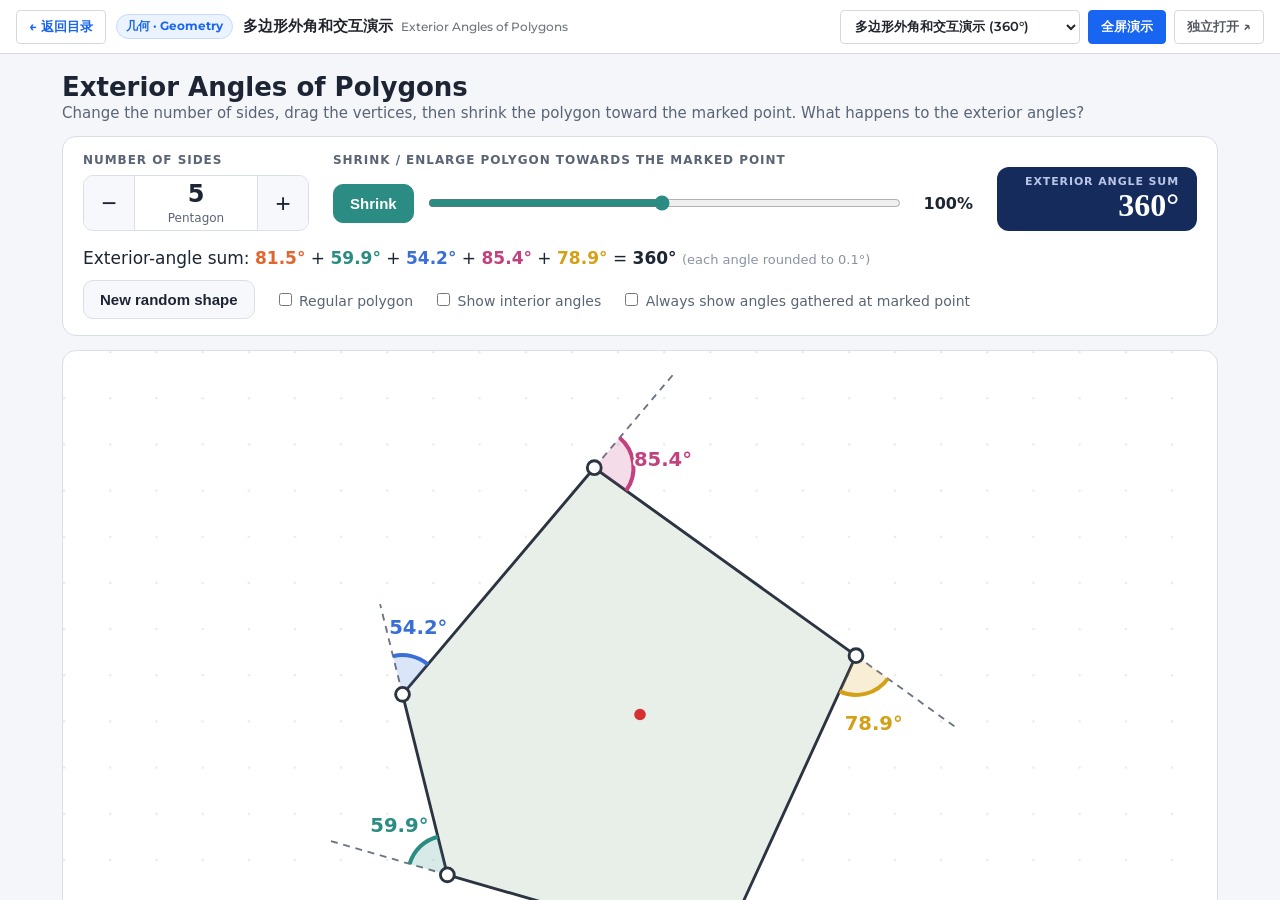
==== commit 5e63cd16: "Move Geometry section to the bottom in Math Visual Lab" ====
--- a/viewer.html
+++ b/viewer.html
@@ -38,9 +38,9 @@
   const fsBtn = document.getElementById('fs-btn');
 
   const GROUPS = [
-    { key: 'geometry', label: '几何 · Geometry' },
     { key: 'sampling', label: '统计 · 抽样分布' },
-    { key: 'inference', label: '统计 · 统计推断' }
+    { key: 'inference', label: '统计 · 统计推断' },
+    { key: 'geometry', label: '几何 · Geometry' }
   ];
 
   for (const g of GROUPS) {
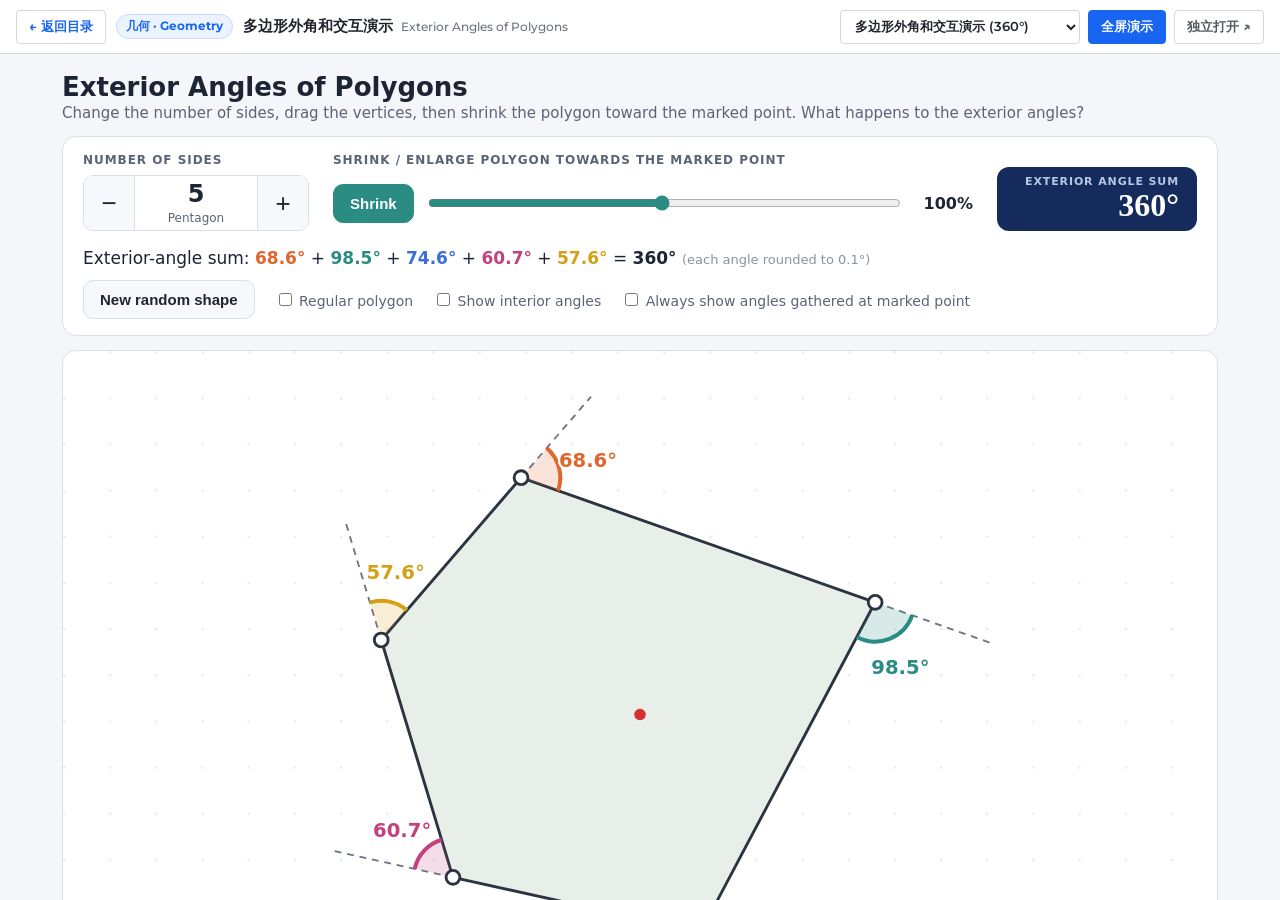
==== commit 002f6dd8: "Fix MG brand mark to display horizontally" ====
--- a/viewer.html
+++ b/viewer.html
@@ -6,7 +6,7 @@
 <title>互动实验 · MG Math Visual Lab</title>
 <link rel="icon" href="data:image/svg+xml,%3Csvg%20xmlns%3D%22http%3A%2F%2Fwww.w3.org%2F2000%2Fsvg%22%20viewBox%3D%220%200%2040%2040%22%3E%3Crect%20width%3D%2240%22%20height%3D%2240%22%20rx%3D%228%22%20fill%3D%22%231865F2%22%2F%3E%3Ctext%20x%3D%2220%22%20y%3D%2225%22%20text-anchor%3D%22middle%22%20font-family%3D%22system-ui%2Csans-serif%22%20font-size%3D%2216%22%20font-weight%3D%22800%22%20fill%3D%22%23FFFFFF%22%3EMG%3C%2Ftext%3E%3C%2Fsvg%3E">
 <link rel="preload" href="fonts/Montserrat-Variable.woff2" as="font" type="font/woff2" crossorigin>
-<link rel="stylesheet" href="styles.css?v=20261127-ka1">
+<link rel="stylesheet" href="styles.css?v=20261127-ka2">
 </head>
 <body class="viewer-page">
   <header class="viewer-bar">
--- a/styles.css
+++ b/styles.css
@@ -137,10 +137,11 @@
   border-radius: 6px;
   background: var(--navy);
   color: #fff;
-  display: grid;
-  place-items: center;
-  font: 800 14px/1 var(--sans);
-  letter-spacing: -0.03em;
+  display: inline-flex;
+  align-items: center;
+  justify-content: center;
+  font: 800 13.5px/1 var(--sans);
+  letter-spacing: -0.02em;
   transition: var(--t);
 }
 
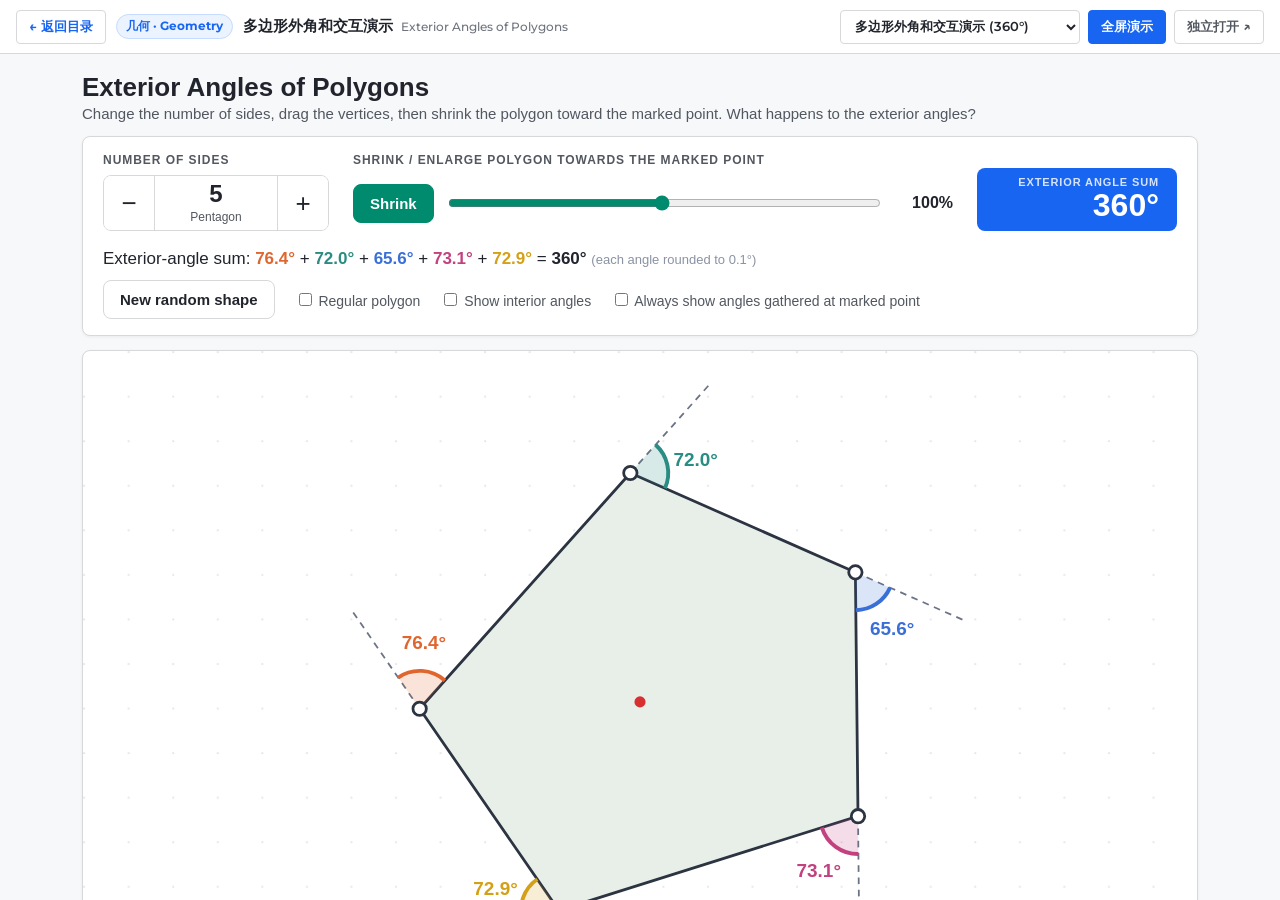
==== commit b061d9c9: "Unify all Math Lab simulator pages to Khan Academy light theme" ====
--- a/viewer.html
+++ b/viewer.html
@@ -68,8 +68,9 @@
     const sm = document.createElement('small');
     sm.textContent = tool.titleEn;
     titleEl.appendChild(sm);
+    const ver = '?v=20261127-ka3';
     select.value = tool.id;
-    openRaw.href = tool.path;
+    openRaw.href = tool.path + ver;
     document.title = `${tool.titleZh} · MG Math Visual Lab`;
     frame.title = `${tool.titleZh} — ${tool.titleEn}`;
 
@@ -83,7 +84,7 @@
   function loadTool(id) {
     const tool = findById(id);
     updateChrome(tool);
-    frame.src = tool.path;
+    frame.src = tool.path + '?v=20261127-ka3';
   }
 
   // Sync top bar if user switches between sampling simulators via internal links inside iframe
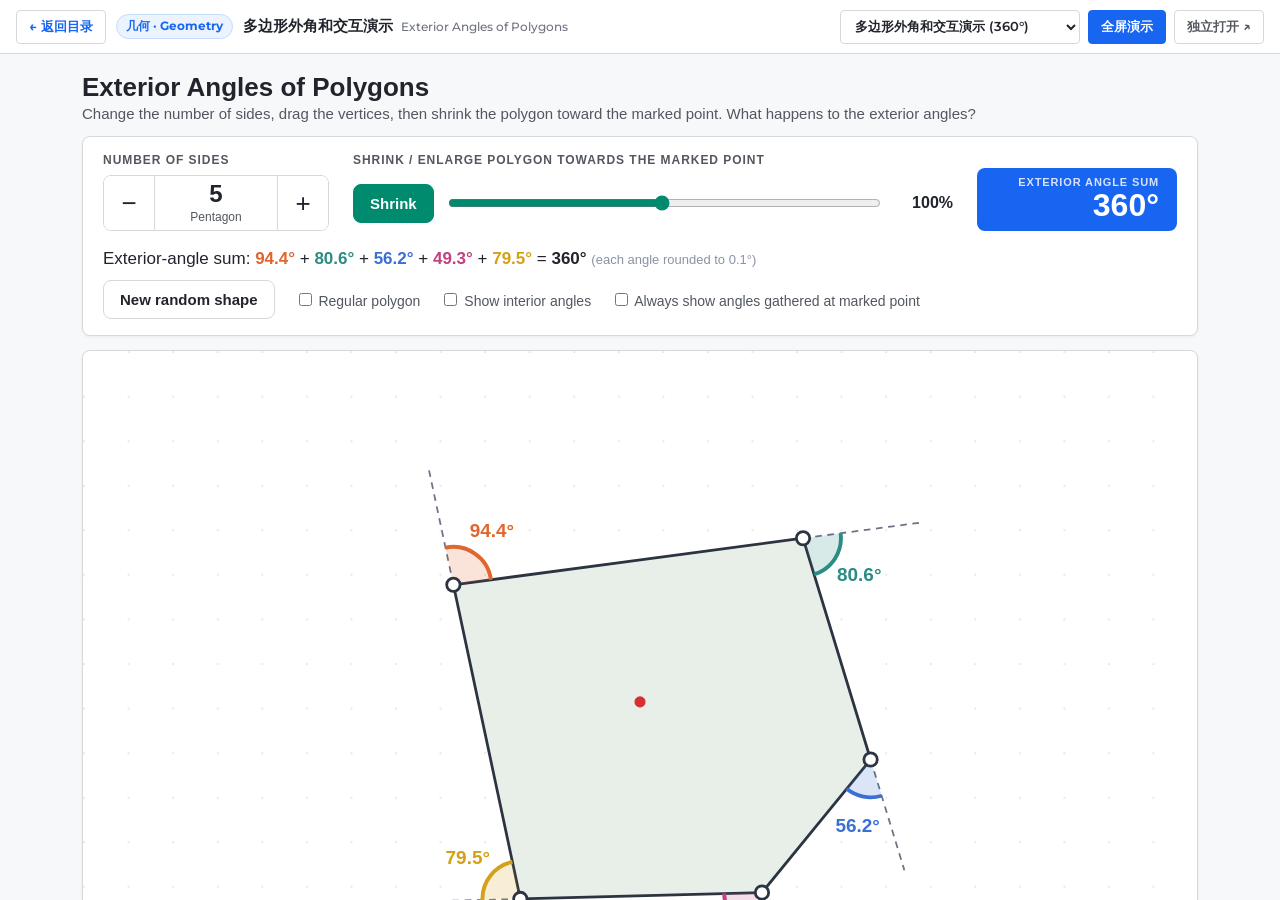
==== commit 62922c68: "Upgrade confidence interval simulator with live resize, convergence curve, and CI vs confidence leve" ====
--- a/viewer.html
+++ b/viewer.html
@@ -24,7 +24,7 @@
 
   <iframe class="viewer-frame" id="tool-frame" title="数学可视化互动视图" allowfullscreen></iframe>
 
-<script src="tools.js?v=2"></script>
+<script src="tools.js?v=3"></script>
 <script>
 (() => {
   const tools = window.MG_MATH_TOOLS || [];
@@ -68,7 +68,7 @@
     const sm = document.createElement('small');
     sm.textContent = tool.titleEn;
     titleEl.appendChild(sm);
-    const ver = '?v=20261127-ka3';
+    const ver = '?v=20261127-ci2';
     select.value = tool.id;
     openRaw.href = tool.path + ver;
     document.title = `${tool.titleZh} · MG Math Visual Lab`;
@@ -84,7 +84,7 @@
   function loadTool(id) {
     const tool = findById(id);
     updateChrome(tool);
-    frame.src = tool.path + '?v=20261127-ka3';
+    frame.src = tool.path + '?v=20261127-ci2';
   }
 
   // Sync top bar if user switches between sampling simulators via internal links inside iframe
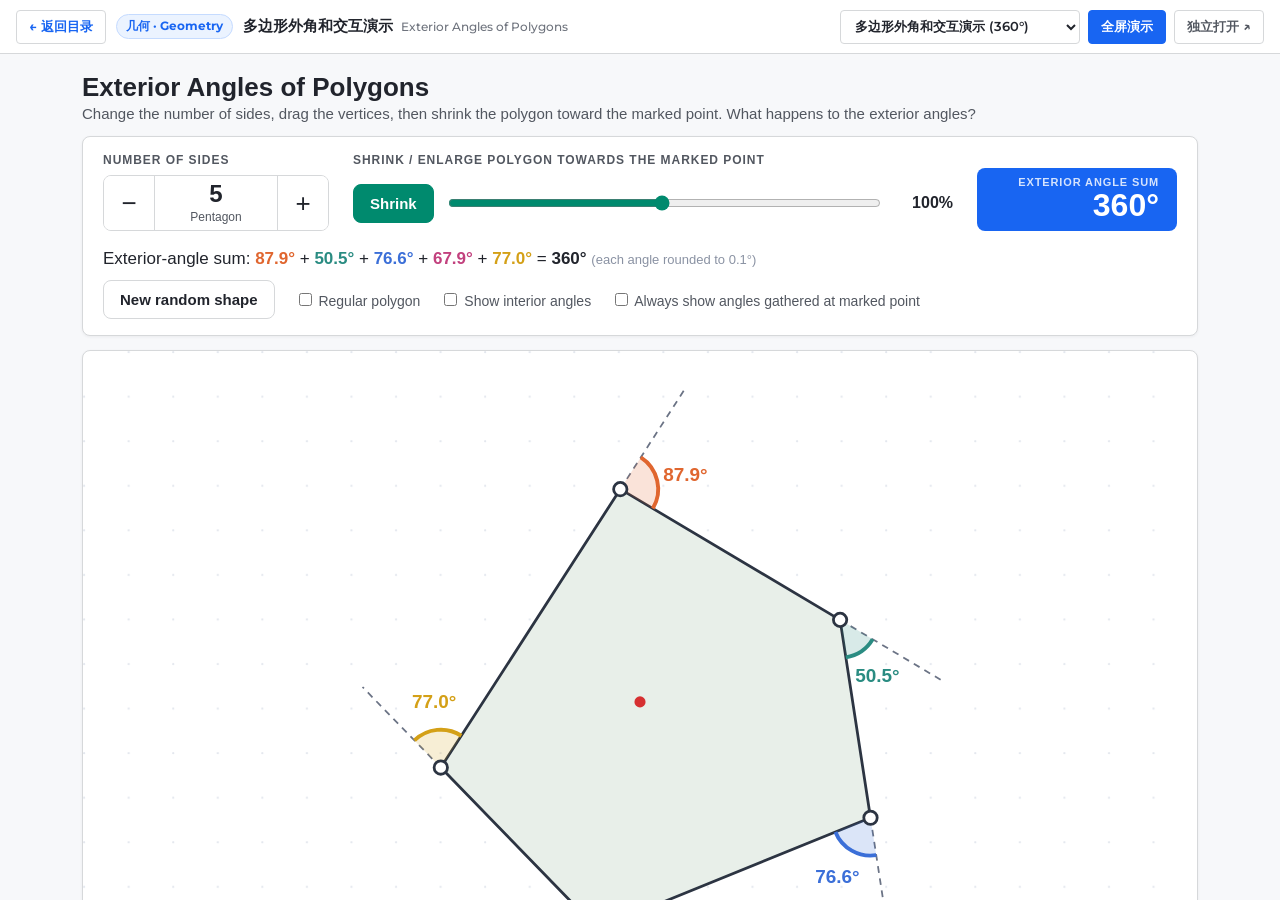
==== commit 5938ef4f: "Align confidence interval simulator with unified Khan Academy light theme and clean layout" ====
--- a/viewer.html
+++ b/viewer.html
@@ -68,7 +68,7 @@
     const sm = document.createElement('small');
     sm.textContent = tool.titleEn;
     titleEl.appendChild(sm);
-    const ver = '?v=20261127-ci2';
+    const ver = '?v=20261127-ci3';
     select.value = tool.id;
     openRaw.href = tool.path + ver;
     document.title = `${tool.titleZh} · MG Math Visual Lab`;
@@ -84,7 +84,7 @@
   function loadTool(id) {
     const tool = findById(id);
     updateChrome(tool);
-    frame.src = tool.path + '?v=20261127-ci2';
+    frame.src = tool.path + '?v=20261127-ci3';
   }
 
   // Sync top bar if user switches between sampling simulators via internal links inside iframe
